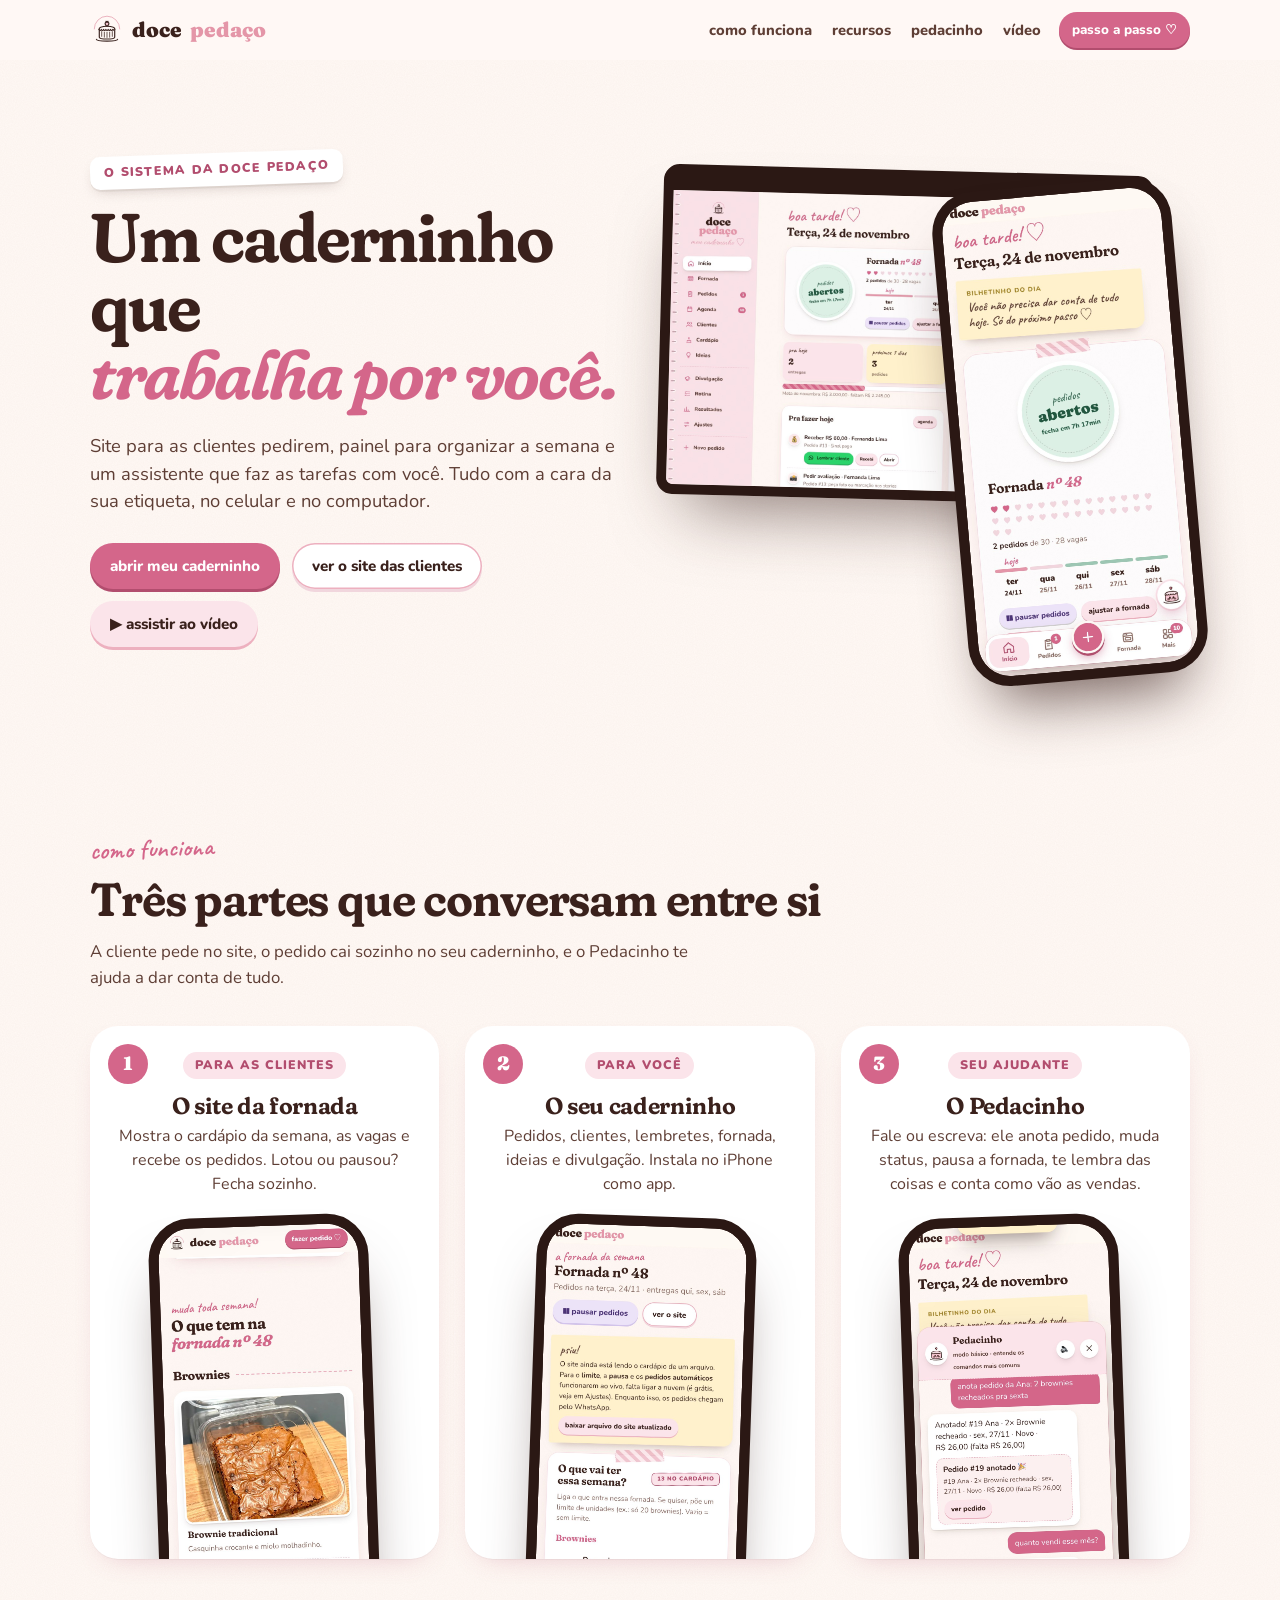
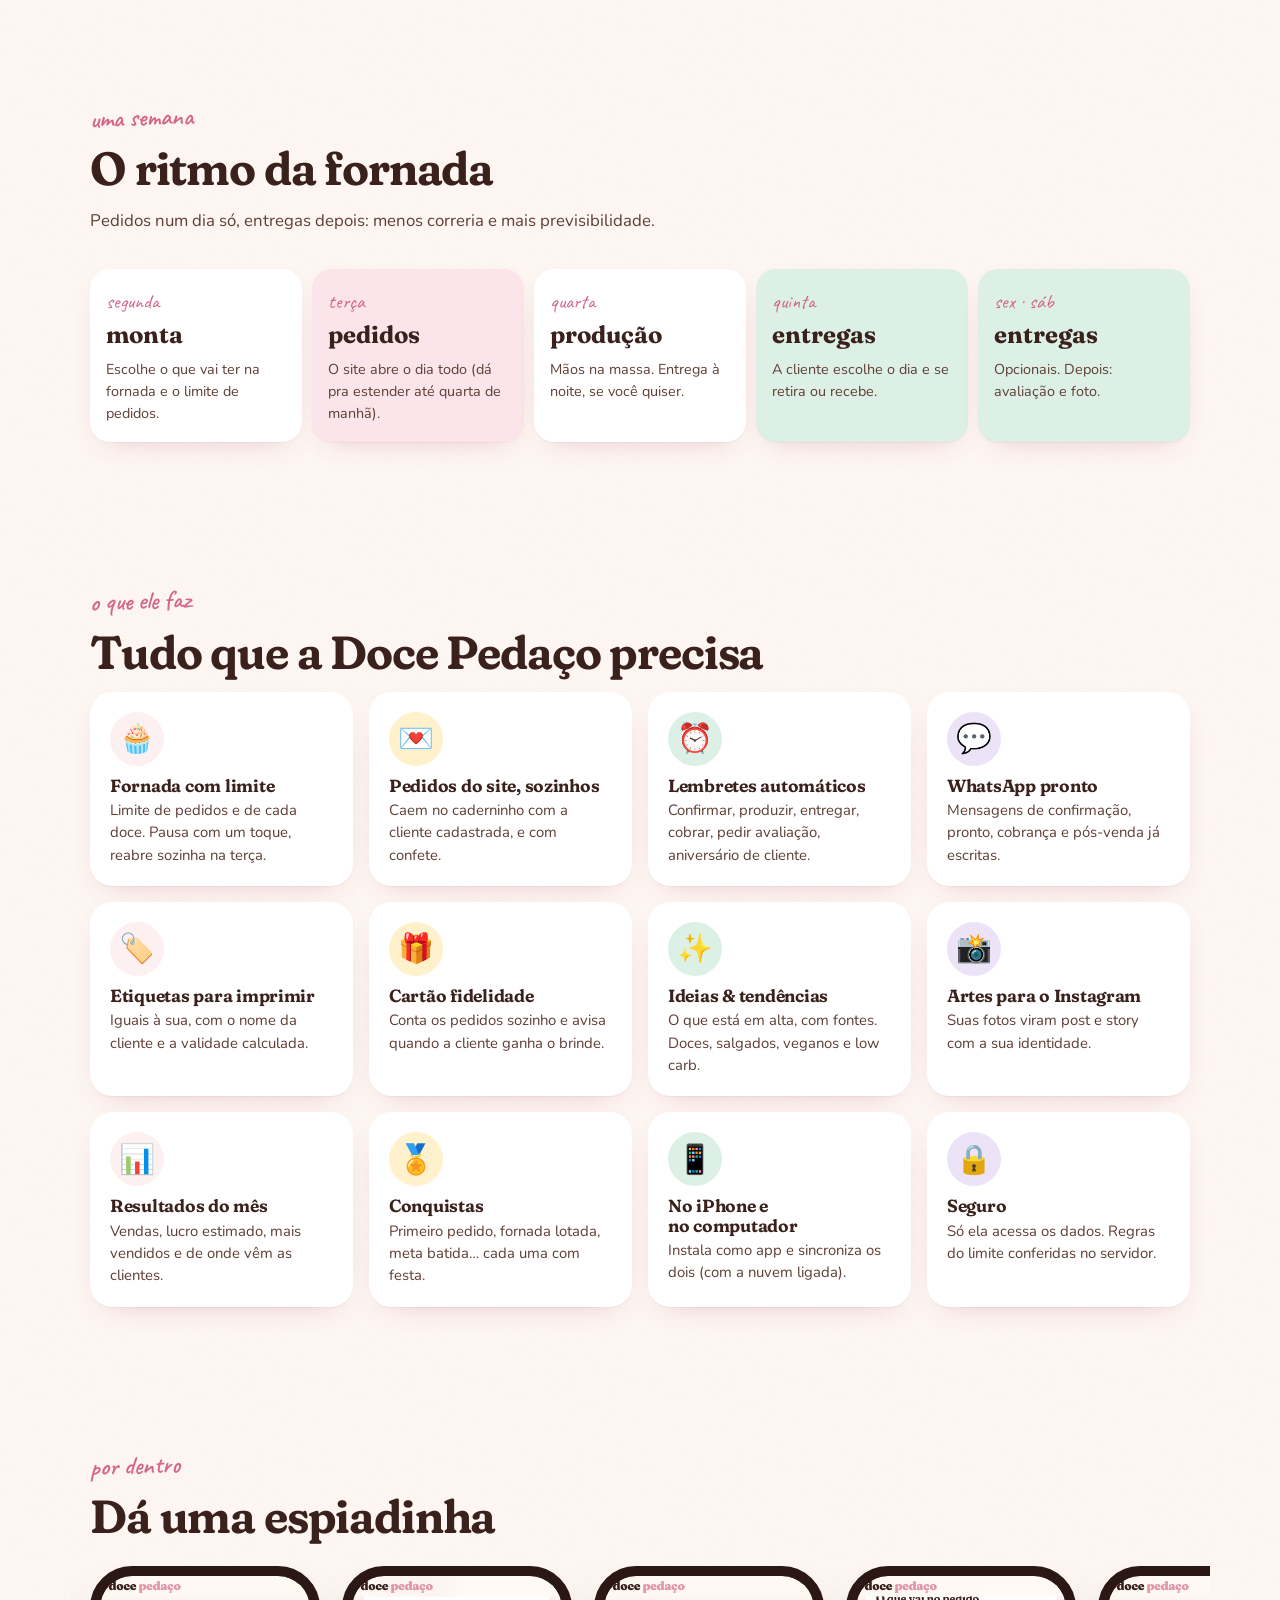
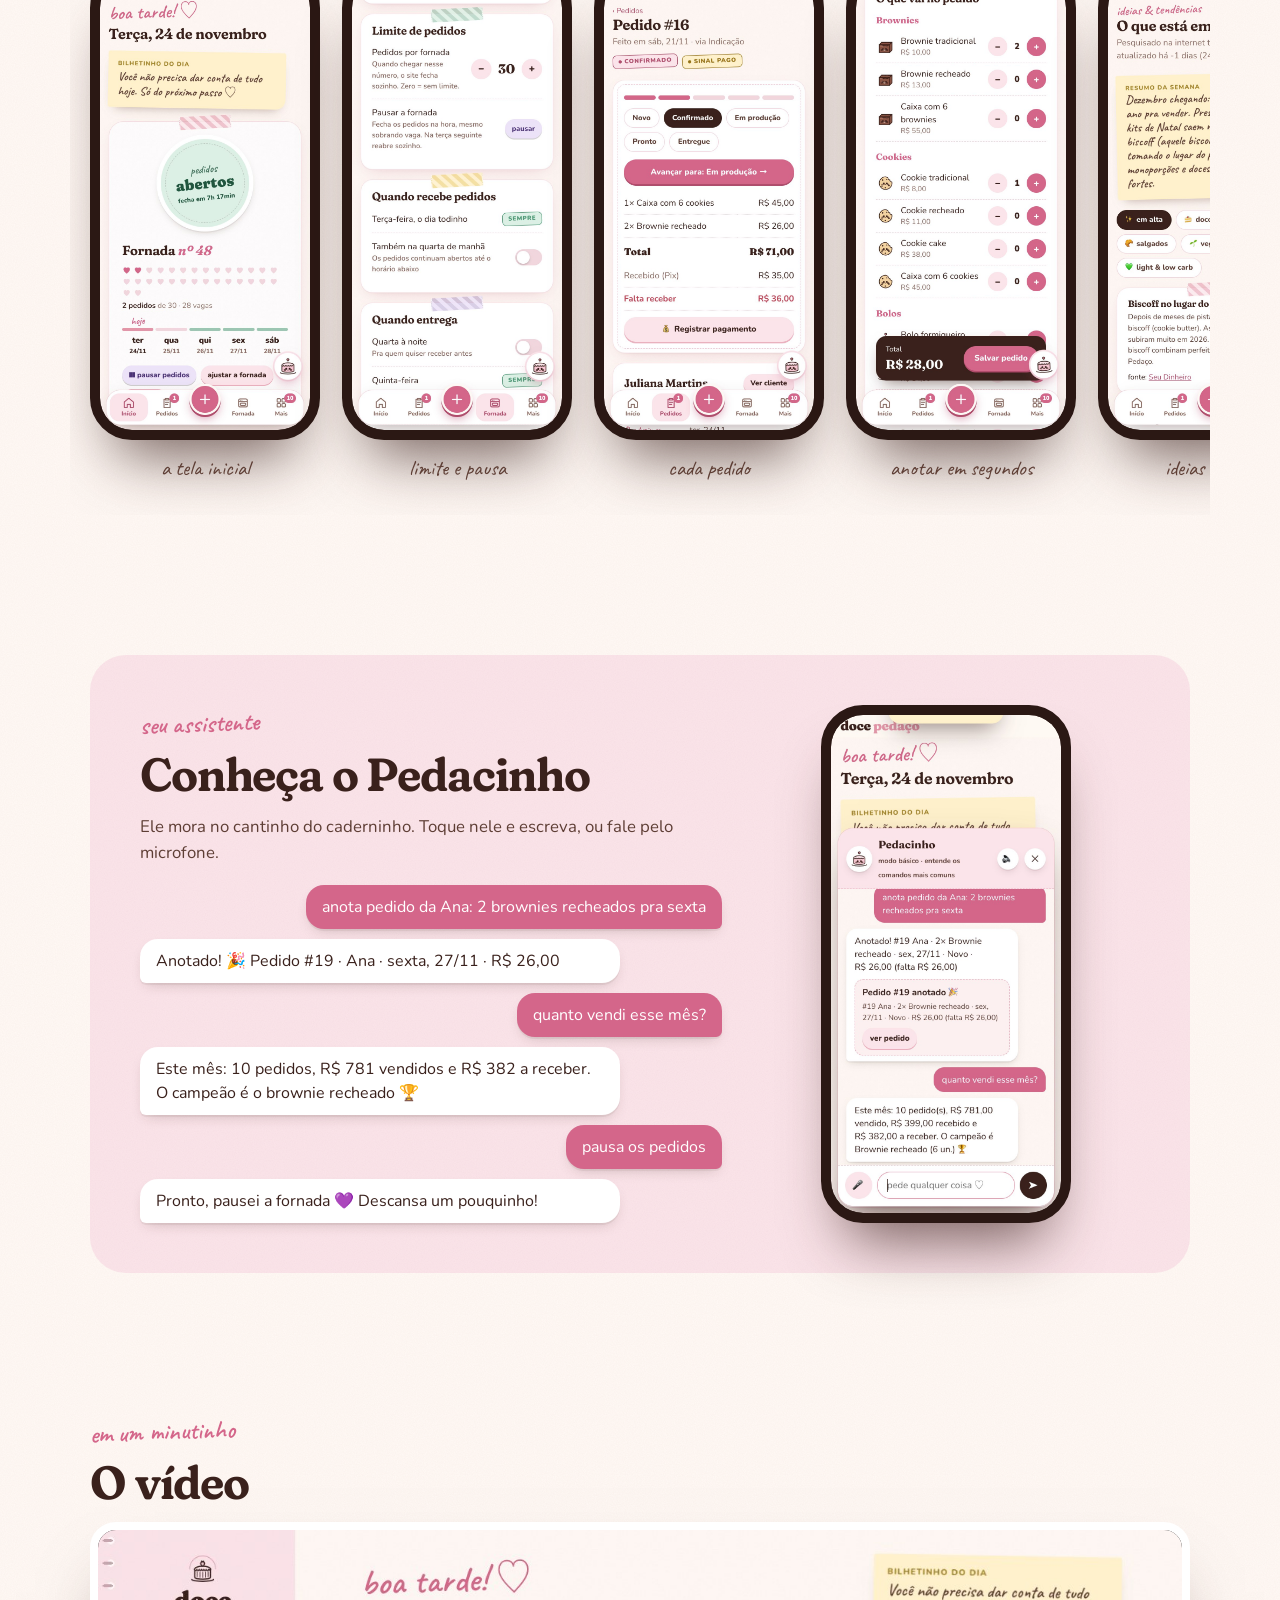
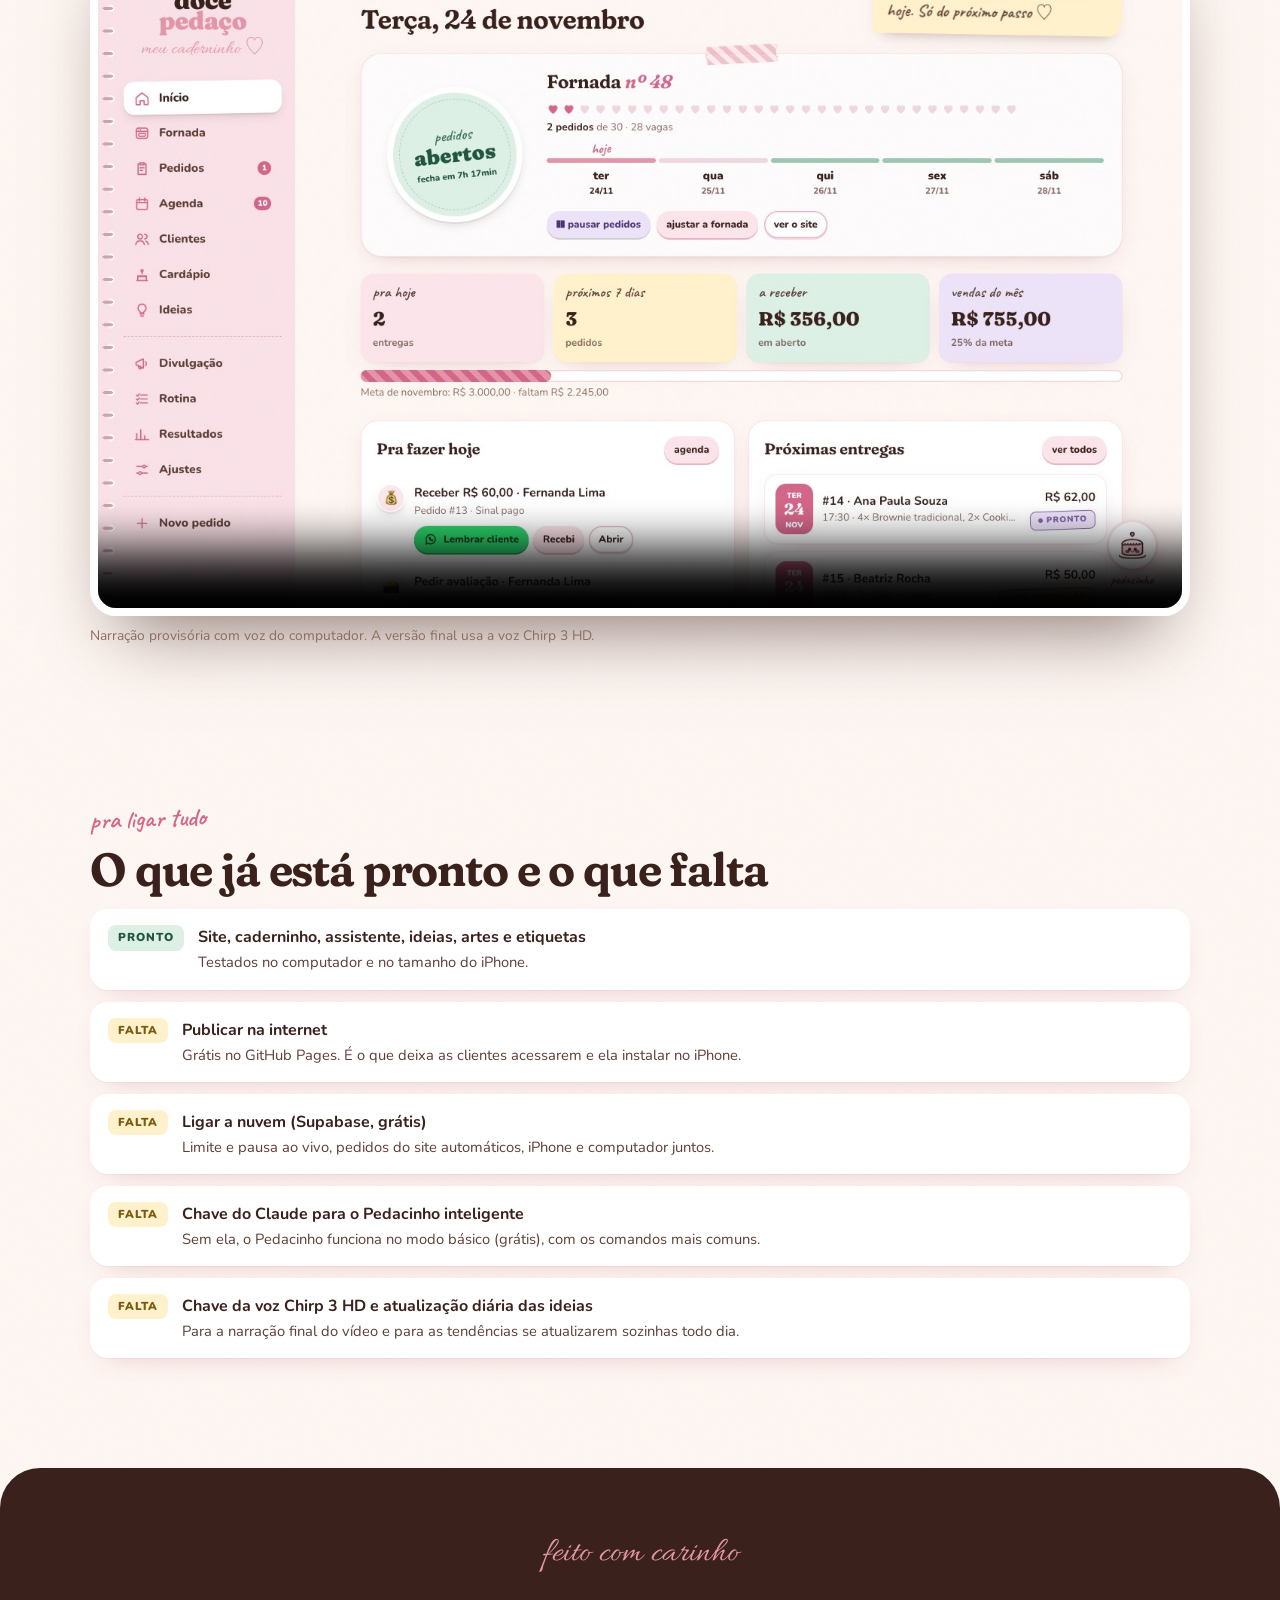
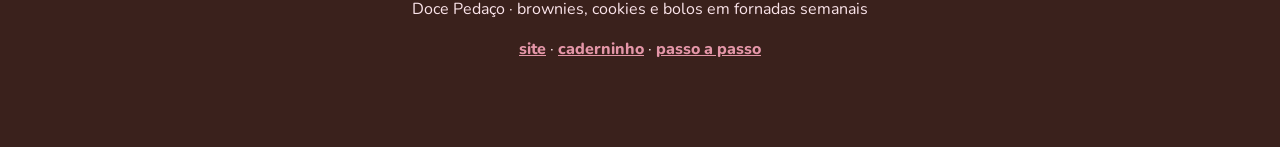
==== apresentacao/index.html @ 639f502c "feat: site da fornada, caderninho, assistente Pedacinho e apresentação - Site das clientes (index.ht" ====
<!doctype html>
<html lang="pt-BR">
<head>
  <meta charset="utf-8">
  <meta name="viewport" content="width=device-width, initial-scale=1, viewport-fit=cover">
  <title>Doce Pedaço · o sistema</title>
  <meta name="description" content="Site, caderninho e assistente: como funciona o sistema da Doce Pedaço.">
  <meta name="theme-color" content="#FFF9F5">
  <meta property="og:image" content="../assets/og.png">
  <link rel="icon" href="../assets/icon.svg" type="image/svg+xml">
  <link rel="preconnect" href="https://fonts.googleapis.com">
  <link rel="preconnect" href="https://fonts.gstatic.com" crossorigin>
  <link href="https://fonts.googleapis.com/css2?family=Allura&family=Caveat:wght@500;600;700&family=Fraunces:ital,opsz,wght,SOFT,WONK@0,9..144,400..900,0..100,0..1;1,9..144,400..900,0..100,0..1&family=Nunito:wght@400;600;700;800;900&display=swap" rel="stylesheet">
  <link rel="stylesheet" href="../assets/style.css">
  <style>
    body { overflow-x: hidden; }
    .w { max-width: 1140px; margin: 0 auto; padding: 0 20px; }
    .topo { position: sticky; top: 0; z-index: 30; background: rgba(255, 249, 245, .88); backdrop-filter: blur(14px); -webkit-backdrop-filter: blur(14px); }
    .topo .w { display: flex; align-items: center; gap: 18px; padding-top: 12px; padding-bottom: 12px; }
    .marca { display: flex; align-items: center; gap: 8px; text-decoration: none; font-family: var(--f-display); font-weight: 900; font-size: 1.3rem; color: var(--chocolate); }
    .marca img { width: 34px; } .marca i { font-style: normal; color: var(--rosa); }
    .topo nav { margin-left: auto; display: none; gap: 20px; } .topo nav a { color: var(--chocolate-2); font-weight: 800; text-decoration: none; font-size: .92rem; }
    @media (min-width: 820px) { .topo nav { display: flex; } }
    .hero { display: grid; gap: 40px; padding: 50px 0 70px; align-items: center; }
    @media (min-width: 900px) { .hero { grid-template-columns: 1fr 1fr; padding: 80px 0 100px; } }
    .hero h1 { font-size: clamp(2.6rem, 6.5vw, 4.3rem); line-height: 1; letter-spacing: -.03em; }
    .hero h1 em { display: block; }
    .hero p.lead { font-size: 1.15rem; color: var(--chocolate-2); max-width: 32em; margin: 22px 0 28px; }
    .acoes-hero { display: flex; flex-wrap: wrap; gap: 12px; }
    .eyebrow { display: inline-block; font-weight: 900; font-size: .78rem; letter-spacing: .1em; text-transform: uppercase; color: var(--morango-escuro); background: #fff; padding: 7px 14px; border-radius: 10px; box-shadow: var(--sombra-adesivo); transform: rotate(-2deg); margin-bottom: 18px; }
    /* aparelhos */
    .palco { position: relative; min-height: 520px; }
    .pc { position: absolute; left: 0; right: 40px; top: 30px; border-radius: 16px; overflow: hidden; border: 10px solid #2b1814; border-top-width: 26px; box-shadow: 0 40px 70px -30px rgba(58, 33, 28, .6); transform: rotate(1.5deg); }
    .pc img { display: block; width: 100%; }
    .cel { width: 240px; border-radius: 42px; border: 10px solid #2b1814; overflow: hidden; box-shadow: 0 40px 60px -25px rgba(58, 33, 28, .7); background: #2b1814; }
    .cel img { display: block; width: 100%; border-radius: 32px; }
    .palco .cel { position: absolute; right: 0; bottom: -20px; transform: rotate(-5deg); }
    @media (max-width: 600px) { .palco { min-height: 420px; } .palco .cel { width: 170px; } }
    section { padding: 70px 0; }
    .sobre { font-family: var(--f-mao); color: var(--morango); font-size: 1.6rem; transform: rotate(-2deg); display: inline-block; margin: 0; font-weight: 600; }
    h2.t { font-size: clamp(2rem, 4.6vw, 2.9rem); letter-spacing: -.025em; margin: 6px 0 14px; }
    .intro { color: var(--chocolate-2); max-width: 38em; font-size: 1.05rem; margin: 0 0 36px; }
    /* três partes */
    .tres { display: grid; gap: 26px; }
    @media (min-width: 860px) { .tres { grid-template-columns: repeat(3, 1fr); } }
    .parte { background: var(--leite); border-radius: 28px; padding: 26px 22px 0; box-shadow: var(--sombra); overflow: hidden; position: relative; text-align: center; }
    .parte .num { position: absolute; top: 18px; left: 18px; width: 40px; height: 40px; border-radius: 50%; background: var(--morango); color: #fff; display: grid; place-items: center; font-family: var(--f-display); font-weight: 900; font-size: 1.2rem; }
    .parte h3 { font-size: 1.45rem; margin: 10px 0 6px; } .parte p { color: var(--chocolate-2); margin: 0 0 20px; }
    .parte .cel { margin: 0 auto -110px; width: 220px; transform: rotate(-2deg); }
    .parte:nth-child(2) .cel { transform: rotate(2deg); }
    .parte .para { display: inline-block; font-size: .78rem; font-weight: 900; letter-spacing: .08em; text-transform: uppercase; padding: 4px 12px; border-radius: 999px; background: var(--rosa-etiqueta); color: var(--morango-escuro); margin-bottom: 4px; }
    /* semana */
    .semana { display: grid; grid-template-columns: repeat(5, 1fr); gap: 10px; }
    @media (max-width: 700px) { .semana { grid-template-columns: 1fr 1fr; } }
    .dia { background: var(--leite); border-radius: 20px; padding: 18px 16px; box-shadow: var(--sombra); }
    .dia b { font-family: var(--f-display); font-size: 1.5rem; display: block; } .dia span { font-family: var(--f-mao); color: var(--morango); font-size: 1.25rem; } .dia p { margin: 6px 0 0; font-size: .9rem; color: var(--chocolate-2); }
    .dia.ped { background: var(--rosa-etiqueta); } .dia.ent { background: var(--menta); }
    /* recursos */
    .recursos { display: grid; gap: 16px; grid-template-columns: repeat(auto-fill, minmax(250px, 1fr)); }
    .rec { background: var(--leite); border-radius: 22px; padding: 20px; box-shadow: var(--sombra); transition: transform .2s; }
    .rec:hover { transform: translateY(-4px) rotate(-.5deg); }
    .rec .ico { font-size: 1.8rem; width: 54px; height: 54px; border-radius: 50%; display: grid; place-items: center; background: var(--papel-2); margin-bottom: 10px; }
    .rec:nth-child(4n+2) .ico { background: var(--baunilha); } .rec:nth-child(4n+3) .ico { background: var(--menta); } .rec:nth-child(4n) .ico { background: var(--lavanda); }
    .rec h3 { font-size: 1.1rem; margin-bottom: 4px; } .rec p { margin: 0; color: var(--chocolate-2); font-size: .93rem; }
    /* galeria */
    .galeria { display: flex; gap: 22px; overflow-x: auto; scroll-snap-type: x mandatory; padding: 10px 20px 30px; margin: 0 -20px; scrollbar-width: thin; }
    .galeria figure { flex: none; scroll-snap-align: center; margin: 0; text-align: center; }
    .galeria .cel { width: 230px; }
    .galeria figcaption { font-family: var(--f-mao); font-size: 1.35rem; color: var(--chocolate-2); margin-top: 12px; }
    /* pedacinho */
    .ped-bloco { display: grid; gap: 30px; align-items: center; background: var(--rosa-etiqueta) var(--papel-textura); border-radius: 36px; padding: 40px 28px; }
    @media (min-width: 860px) { .ped-bloco { grid-template-columns: 1.2fr .8fr; padding: 50px; } }
    .falas { display: grid; gap: 10px; margin: 20px 0 0; }
    .fala { background: #fff; border-radius: 18px 18px 18px 6px; padding: 10px 16px; box-shadow: var(--sombra-adesivo); max-width: 30em; }
    .fala.eu { background: var(--morango); color: #fff; border-radius: 18px 18px 6px 18px; justify-self: end; }
    /* vídeo */
    .video { border-radius: 26px; overflow: hidden; box-shadow: 0 40px 70px -30px rgba(58, 33, 28, .6); border: 8px solid #fff; background: #000; }
    .video video { display: block; width: 100%; }
    /* checklist */
    .falta { display: grid; gap: 12px; }
    .item-f { display: flex; gap: 14px; align-items: flex-start; background: var(--leite); border-radius: 18px; padding: 16px 18px; box-shadow: var(--sombra); }
    .item-f .st { flex: none; font-weight: 900; font-size: .72rem; letter-spacing: .08em; text-transform: uppercase; padding: 4px 10px; border-radius: 8px; }
    .st.ok { background: var(--menta); color: #22573f; } .st.voce { background: var(--baunilha); color: #7a5a10; }
    .item-f p { margin: 2px 0 0; color: var(--chocolate-2); font-size: .92rem; }
    footer { background: var(--chocolate); color: var(--rosa-etiqueta); text-align: center; padding: 60px 20px 70px; margin-top: 40px; border-radius: 40px 40px 0 0; }
    footer .script { font-size: 2.2rem; display: block; color: var(--rosa); }
    footer a { color: var(--rosa); font-weight: 800; }
    .aparece { opacity: 0; transform: translateY(24px); transition: opacity .7s ease, transform .7s cubic-bezier(.2, .8, .3, 1); }
    .aparece.on { opacity: 1; transform: none; }
    @media (prefers-reduced-motion: reduce) { .aparece { opacity: 1; transform: none; } }
  </style>
</head>
<body>
  <header class="topo"><div class="w">
    <a class="marca" href="#"><img src="../assets/logo.svg" alt="">doce <i>pedaço</i></a>
    <nav><a href="#como">como funciona</a><a href="#recursos">recursos</a><a href="#pedacinho">pedacinho</a><a href="#video">vídeo</a></nav>
    <a class="btn rosa mini" href="passo-a-passo.html">passo a passo ♡</a>
  </div></header>

  <main class="w">
    <section class="hero">
      <div>
        <span class="eyebrow">o sistema da Doce Pedaço</span>
        <h1>Um caderninho que <em class="doce">trabalha por você.</em></h1>
        <p class="lead">Site para as clientes pedirem, painel para organizar a semana e um assistente que faz as tarefas com você. Tudo com a cara da sua etiqueta, no celular e no computador.</p>
        <div class="acoes-hero">
          <a class="btn rosa" href="../painel.html">abrir meu caderninho</a>
          <a class="btn borda" href="../index.html">ver o site das clientes</a>
          <a class="btn claro" href="#video">▶ assistir ao vídeo</a>
        </div>
      </div>
      <div class="palco aparece">
        <div class="pc"><img src="telas/d-painel.jpg" alt="Painel no computador"></div>
        <div class="cel"><img src="telas/p-inicio.jpg" alt="Painel no celular"></div>
      </div>
    </section>

    <section id="como">
      <p class="sobre">como funciona</p>
      <h2 class="t">Três partes que conversam entre si</h2>
      <p class="intro">A cliente pede no site, o pedido cai sozinho no seu caderninho, e o Pedacinho te ajuda a dar conta de tudo.</p>
      <div class="tres">
        <article class="parte aparece"><span class="num">1</span><span class="para">para as clientes</span><h3>O site da fornada</h3><p>Mostra o cardápio da semana, as vagas e recebe os pedidos. Lotou ou pausou? Fecha sozinho.</p><div class="cel"><img src="telas/s-cardapio.jpg" alt="Site das clientes"></div></article>
        <article class="parte aparece"><span class="num">2</span><span class="para">para você</span><h3>O seu caderninho</h3><p>Pedidos, clientes, lembretes, fornada, ideias e divulgação. Instala no iPhone como app.</p><div class="cel"><img src="telas/p-fornada.jpg" alt="Tela da fornada"></div></article>
        <article class="parte aparece"><span class="num">3</span><span class="para">seu ajudante</span><h3>O Pedacinho</h3><p>Fale ou escreva: ele anota pedido, muda status, pausa a fornada, te lembra das coisas e conta como vão as vendas.</p><div class="cel"><img src="telas/p-assistente.jpg" alt="Assistente Pedacinho"></div></article>
      </div>
    </section>

    <section>
      <p class="sobre">uma semana</p>
      <h2 class="t">O ritmo da fornada</h2>
      <p class="intro">Pedidos num dia só, entregas depois: menos correria e mais previsibilidade.</p>
      <div class="semana">
        <div class="dia aparece"><span>segunda</span><b>monta</b><p>Escolhe o que vai ter na fornada e o limite de pedidos.</p></div>
        <div class="dia ped aparece"><span>terça</span><b>pedidos</b><p>O site abre o dia todo (dá pra estender até quarta de manhã).</p></div>
        <div class="dia aparece"><span>quarta</span><b>produção</b><p>Mãos na massa. Entrega à noite, se você quiser.</p></div>
        <div class="dia ent aparece"><span>quinta</span><b>entregas</b><p>A cliente escolhe o dia e se retira ou recebe.</p></div>
        <div class="dia ent aparece"><span>sex · sáb</span><b>entregas</b><p>Opcionais. Depois: avaliação e foto.</p></div>
      </div>
    </section>

    <section id="recursos">
      <p class="sobre">o que ele faz</p>
      <h2 class="t">Tudo que a Doce Pedaço precisa</h2>
      <div class="recursos">
        <div class="rec aparece"><div class="ico">🧁</div><h3>Fornada com limite</h3><p>Limite de pedidos e de cada doce. Pausa com um toque, reabre sozinha na terça.</p></div>
        <div class="rec aparece"><div class="ico">💌</div><h3>Pedidos do site, sozinhos</h3><p>Caem no caderninho com a cliente cadastrada, e com confete.</p></div>
        <div class="rec aparece"><div class="ico">⏰</div><h3>Lembretes automáticos</h3><p>Confirmar, produzir, entregar, cobrar, pedir avaliação, aniversário de cliente.</p></div>
        <div class="rec aparece"><div class="ico">💬</div><h3>WhatsApp pronto</h3><p>Mensagens de confirmação, pronto, cobrança e pós-venda já escritas.</p></div>
        <div class="rec aparece"><div class="ico">🏷️</div><h3>Etiquetas para imprimir</h3><p>Iguais à sua, com o nome da cliente e a validade calculada.</p></div>
        <div class="rec aparece"><div class="ico">🎁</div><h3>Cartão fidelidade</h3><p>Conta os pedidos sozinho e avisa quando a cliente ganha o brinde.</p></div>
        <div class="rec aparece"><div class="ico">✨</div><h3>Ideias & tendências</h3><p>O que está em alta, com fontes. Doces, salgados, veganos e low carb.</p></div>
        <div class="rec aparece"><div class="ico">📸</div><h3>Artes para o Instagram</h3><p>Suas fotos viram post e story com a sua identidade.</p></div>
        <div class="rec aparece"><div class="ico">📊</div><h3>Resultados do mês</h3><p>Vendas, lucro estimado, mais vendidos e de onde vêm as clientes.</p></div>
        <div class="rec aparece"><div class="ico">🏅</div><h3>Conquistas</h3><p>Primeiro pedido, fornada lotada, meta batida… cada uma com festa.</p></div>
        <div class="rec aparece"><div class="ico">📱</div><h3>No iPhone e no computador</h3><p>Instala como app e sincroniza os dois (com a nuvem ligada).</p></div>
        <div class="rec aparece"><div class="ico">🔒</div><h3>Seguro</h3><p>Só ela acessa os dados. Regras do limite conferidas no servidor.</p></div>
      </div>
    </section>

    <section>
      <p class="sobre">por dentro</p>
      <h2 class="t">Dá uma espiadinha</h2>
      <div class="galeria">
        <figure><div class="cel"><img src="telas/p-inicio.jpg" alt=""></div><figcaption>a tela inicial</figcaption></figure>
        <figure><div class="cel"><img src="telas/p-fornada-2.jpg" alt=""></div><figcaption>limite e pausa</figcaption></figure>
        <figure><div class="cel"><img src="telas/p-pedido.jpg" alt=""></div><figcaption>cada pedido</figcaption></figure>
        <figure><div class="cel"><img src="telas/p-novo.jpg" alt=""></div><figcaption>anotar em segundos</figcaption></figure>
        <figure><div class="cel"><img src="telas/p-ideias.jpg" alt=""></div><figcaption>ideias em alta</figcaption></figure>
        <figure><div class="cel"><img src="telas/p-divulgacao.jpg" alt=""></div><figcaption>artes prontas</figcaption></figure>
        <figure><div class="cel"><img src="telas/p-cliente.jpg" alt=""></div><figcaption>cartão fidelidade</figcaption></figure>
        <figure><div class="cel"><img src="telas/p-tour.jpg" alt=""></div><figcaption>tour guiado</figcaption></figure>
        <figure><div class="cel"><img src="telas/s-hero.jpg" alt=""></div><figcaption>site das clientes</figcaption></figure>
        <figure><div class="cel"><img src="telas/s-ficha.jpg" alt=""></div><figcaption>a ficha do pedido</figcaption></figure>
      </div>
    </section>

    <section id="pedacinho">
      <div class="ped-bloco">
        <div>
          <p class="sobre">seu assistente</p>
          <h2 class="t">Conheça o Pedacinho</h2>
          <p class="intro" style="margin-bottom:0">Ele mora no cantinho do caderninho. Toque nele e escreva, ou fale pelo microfone.</p>
          <div class="falas">
            <div class="fala eu">anota pedido da Ana: 2 brownies recheados pra sexta</div>
            <div class="fala">Anotado! 🎉 Pedido #19 · Ana · sexta, 27/11 · R$ 26,00</div>
            <div class="fala eu">quanto vendi esse mês?</div>
            <div class="fala">Este mês: 10 pedidos, R$ 781 vendidos e R$ 382 a receber. O campeão é o brownie recheado 🏆</div>
            <div class="fala eu">pausa os pedidos</div>
            <div class="fala">Pronto, pausei a fornada 💜 Descansa um pouquinho!</div>
          </div>
        </div>
        <div class="cel aparece" style="margin:0 auto;width:250px"><img src="telas/p-assistente.jpg" alt="Conversa com o Pedacinho"></div>
      </div>
    </section>

    <section id="video">
      <p class="sobre">em um minutinho</p>
      <h2 class="t">O vídeo</h2>
      <div class="video aparece"><video src="video-doce-pedaco.mp4" controls preload="metadata" poster="telas/d-painel.jpg"></video></div>
      <p class="small muted" style="margin-top:10px">Narração provisória com voz do computador. A versão final usa a voz Chirp 3 HD.</p>
    </section>

    <section>
      <p class="sobre">pra ligar tudo</p>
      <h2 class="t">O que já está pronto e o que falta</h2>
      <div class="falta">
        <div class="item-f"><span class="st ok">pronto</span><div><b>Site, caderninho, assistente, ideias, artes e etiquetas</b><p>Testados no computador e no tamanho do iPhone.</p></div></div>
        <div class="item-f"><span class="st voce">falta</span><div><b>Publicar na internet</b><p>Grátis no GitHub Pages. É o que deixa as clientes acessarem e ela instalar no iPhone.</p></div></div>
        <div class="item-f"><span class="st voce">falta</span><div><b>Ligar a nuvem (Supabase, grátis)</b><p>Limite e pausa ao vivo, pedidos do site automáticos, iPhone e computador juntos.</p></div></div>
        <div class="item-f"><span class="st voce">falta</span><div><b>Chave do Claude para o Pedacinho inteligente</b><p>Sem ela, o Pedacinho funciona no modo básico (grátis), com os comandos mais comuns.</p></div></div>
        <div class="item-f"><span class="st voce">falta</span><div><b>Chave da voz Chirp 3 HD e atualização diária das ideias</b><p>Para a narração final do vídeo e para as tendências se atualizarem sozinhas todo dia.</p></div></div>
      </div>
    </section>
  </main>

  <footer>
    <span class="script">feito com carinho</span>
    <p>Doce Pedaço · brownies, cookies e bolos em fornadas semanais</p>
    <p><a href="../index.html">site</a> · <a href="../painel.html">caderninho</a> · <a href="passo-a-passo.html">passo a passo</a></p>
  </footer>
  <script>
    const io = "IntersectionObserver" in window ? new IntersectionObserver((es) => es.forEach((e) => { if (e.isIntersecting) { e.target.classList.add("on"); io.unobserve(e.target); } }), { threshold: .15 }) : null;
    document.querySelectorAll(".aparece").forEach((el, i) => { el.style.transitionDelay = (i % 4) * 80 + "ms"; io ? io.observe(el) : el.classList.add("on"); });
  </script>
</body>
</html>
---- assets/style.css ----
/* ============================================================
   Doce Pedaço — identidade "caderninho"
   A etiqueta (rosa, borda rosa, costura pontilhada, data escrita
   à mão) vira um caderno de confeiteira: papel, fita washi,
   adesivos, carimbos e bilhetinhos.
   ============================================================ */
:root {
  --papel: #FFF9F5;
  --papel-2: #FDF0F1;
  --rosa-etiqueta: #FBE4EA;
  --rosa-borda: #EDB0BF;
  --rosa: #E496A8;
  --morango: #D4668A;
  --morango-escuro: #B24D6E;
  --chocolate: #3A211C;
  --chocolate-2: #5E3E35;
  --cacau: #8C6B62;
  --linha: #F1D6DD;
  --leite: #FFFFFF;
  --baunilha: #FFF1CC;
  --baunilha-2: #F3D98E;
  --menta: #DCF0E5;
  --menta-2: #4E9A76;
  --lavanda: #ECE3F8;
  --lavanda-2: #8063AE;
  --ceu: #E1EDF8;
  --ceu-2: #557EAA;
  --pessego: #FFE3D3;
  --pessego-2: #C46A3C;
  --vermelho: #C2475A;

  --f-display: "Fraunces", "Georgia", serif;
  --f-texto: "Nunito", -apple-system, "Segoe UI", sans-serif;
  --f-mao: "Caveat", "Bradley Hand", cursive;
  --f-script: "Allura", "Snell Roundhand", cursive;

  --raio: 22px;
  --raio-p: 14px;
  --sombra: 0 1px 0 rgba(58, 33, 28, .04), 0 10px 30px -18px rgba(180, 77, 110, .45);
  --sombra-adesivo: 0 2px 0 rgba(58, 33, 28, .06), 0 6px 14px -6px rgba(58, 33, 28, .25);
  --papel-textura: url("data:image/svg+xml,%3Csvg xmlns='http://www.w3.org/2000/svg' width='160' height='160'%3E%3Cfilter id='n'%3E%3CfeTurbulence type='fractalNoise' baseFrequency='.9' numOctaves='3' stitchTiles='stitch'/%3E%3CfeColorMatrix values='0 0 0 0 0.45 0 0 0 0 0.25 0 0 0 0 0.2 0 0 0 .06 0'/%3E%3C/filter%3E%3Crect width='160' height='160' filter='url(%23n)'/%3E%3C/svg%3E");
  color-scheme: light;
}

* { box-sizing: border-box; }
html { -webkit-text-size-adjust: 100%; scroll-behavior: smooth; }
body {
  margin: 0; color: var(--chocolate); font-family: var(--f-texto); font-size: 16px; line-height: 1.5;
  background: var(--papel) var(--papel-textura); -webkit-font-smoothing: antialiased;
}
button, input, select, textarea { font: inherit; color: inherit; }
a { color: var(--morango-escuro); }
::selection { background: var(--rosa-etiqueta); }
h1, h2, h3 {
  font-family: var(--f-display); font-weight: 650; margin: 0; letter-spacing: -.015em; line-height: 1.1;
  font-variation-settings: "SOFT" 100, "WONK" 0; text-wrap: balance;
}
h1 { font-size: clamp(1.7rem, 3.4vw, 2.2rem); }
h2 { font-size: 1.3rem; }
h3 { font-size: 1.05rem; }
em.doce, .doce-it { font-style: italic; font-variation-settings: "SOFT" 100, "WONK" 1; color: var(--morango); }
.script { font-family: var(--f-script); color: var(--rosa); font-weight: 400; }
.mao { font-family: var(--f-mao); font-weight: 600; color: var(--morango); line-height: 1.1; }
.muted { color: var(--cacau); }
.small { font-size: .86rem; }
.hidden { display: none !important; }
.sr { position: absolute; width: 1px; height: 1px; overflow: hidden; clip: rect(0 0 0 0); }

/* ---------- Logo ---------- */
.logo { display: inline-flex; flex-direction: column; align-items: center; line-height: .8; text-decoration: none; }
.logo img { width: 52px; height: 52px; margin-bottom: 4px; }
.logo .l-doce, .logo .l-pedaco { font-family: var(--f-display); font-weight: 900; font-size: 2.1rem; letter-spacing: -.02em; font-variation-settings: "SOFT" 50; }
.logo .l-doce { color: var(--chocolate); }
.logo .l-pedaco { color: var(--rosa); }
.logo.logo-p img { width: 34px; height: 34px; }
.logo.logo-p .l-doce, .logo.logo-p .l-pedaco { font-size: 1.4rem; }
.coracoes { display: flex; align-items: center; justify-content: center; gap: 10px; color: var(--rosa-borda); }
.coracoes::before, .coracoes::after { content: ""; height: 1px; width: 60px; background: currentColor; }

/* ---------- Cartões de papel ---------- */
.card {
  background: var(--leite); border-radius: var(--raio); padding: 20px; position: relative;
  box-shadow: var(--sombra); border: 1px solid rgba(237, 176, 191, .35);
}
.card.costura::after {
  content: ""; position: absolute; inset: 7px; border: 1.6px dashed var(--rosa-borda); opacity: .7;
  border-radius: calc(var(--raio) - 6px); pointer-events: none;
}
.card-titulo { display: flex; align-items: center; justify-content: space-between; gap: 10px; margin-bottom: 14px; }
/* fita washi colada no topo */
.fita::before {
  content: ""; position: absolute; top: -11px; left: 50%; width: 92px; height: 24px; transform: translateX(-50%) rotate(-3deg);
  background: repeating-linear-gradient(45deg, rgba(228, 150, 168, .55) 0 7px, rgba(251, 228, 234, .7) 7px 14px);
  border-left: 2px dotted rgba(255, 255, 255, .7); border-right: 2px dotted rgba(255, 255, 255, .7); z-index: 2;
}
.fita.menta::before { background: repeating-linear-gradient(45deg, rgba(78, 154, 118, .35) 0 7px, rgba(220, 240, 229, .8) 7px 14px); }
.fita.baunilha::before { background: repeating-linear-gradient(45deg, rgba(243, 217, 142, .8) 0 7px, rgba(255, 241, 204, .85) 7px 14px); }
.fita.lavanda::before { background: repeating-linear-gradient(45deg, rgba(128, 99, 174, .3) 0 7px, rgba(236, 227, 248, .85) 7px 14px); }
.fita.esq::before { left: 34px; transform: rotate(-6deg); }
/* bilhetinho (post-it) */
.postit {
  background: var(--baunilha); border-radius: 4px 4px 18px 4px; padding: 16px 18px; position: relative;
  box-shadow: 0 12px 20px -14px rgba(140, 107, 98, .7); transform: rotate(-1.2deg);
}
.postit .mao { color: var(--chocolate-2); font-size: 1.45rem; }
/* adesivo redondo */
.adesivo {
  display: inline-grid; place-items: center; border-radius: 50%; background: var(--rosa-etiqueta);
  border: 3px solid #fff; box-shadow: var(--sombra-adesivo); text-align: center;
}

/* ---------- Botões (de bala: com "degrau") ---------- */
.btn {
  display: inline-flex; align-items: center; justify-content: center; gap: 8px;
  border: 0; border-radius: 999px; cursor: pointer; text-decoration: none; white-space: nowrap;
  padding: 11px 20px; min-height: 46px; font-weight: 800; font-size: .95rem;
  background: var(--chocolate); color: #fff; box-shadow: 0 3px 0 #1f110e;
  transition: transform .08s ease, box-shadow .08s ease, background .15s;
}
.btn:hover { background: #2b1814; }
.btn:active { transform: translateY(2px); box-shadow: 0 1px 0 #1f110e; }
.btn.rosa { background: var(--morango); box-shadow: 0 3px 0 var(--morango-escuro); }
.btn.rosa:hover { background: #cc5c81; }
.btn.rosa:active { box-shadow: 0 1px 0 var(--morango-escuro); }
.btn.claro { background: var(--rosa-etiqueta); color: var(--chocolate); box-shadow: 0 3px 0 var(--rosa-borda); }
.btn.claro:hover { background: #f8d9e1; }
.btn.borda { background: var(--leite); color: var(--chocolate); box-shadow: inset 0 0 0 1.5px var(--rosa-borda), 0 3px 0 var(--linha); }
.btn.borda:hover { background: var(--papel-2); }
.btn.zap { background: #2BD46B; color: #06381a; box-shadow: 0 3px 0 #1a9e4c; }
.btn.zap:hover { background: #25c862; }
.btn.perigo { background: #FCE5E8; color: var(--vermelho); box-shadow: 0 3px 0 #F3C4CC; }
.btn.menta { background: var(--menta); color: #22573f; box-shadow: 0 3px 0 #b5dcc6; }
.btn.lavanda { background: var(--lavanda); color: #4d3478; box-shadow: 0 3px 0 #d3c4ec; }
.btn.mini { padding: 6px 13px; min-height: 36px; font-size: .84rem; box-shadow: 0 2px 0 rgba(0,0,0,.18); }
.btn.mini.claro { box-shadow: 0 2px 0 var(--rosa-borda); }
.btn.mini.borda { box-shadow: inset 0 0 0 1.5px var(--rosa-borda), 0 2px 0 var(--linha); }
.btn.mini.zap { box-shadow: 0 2px 0 #1a9e4c; }
.btn.mini.perigo { box-shadow: 0 2px 0 #F3C4CC; }
.btn.mini.rosa { box-shadow: 0 2px 0 var(--morango-escuro); }
.btn svg { width: 18px; height: 18px; flex: none; }
.btn[disabled] { opacity: .45; cursor: not-allowed; transform: none; }
.btn:focus-visible, .chip:focus-visible, a:focus-visible, button:focus-visible { outline: 3px solid rgba(212, 102, 138, .45); outline-offset: 2px; }

/* ---------- Formulários ---------- */
.campo { display: flex; flex-direction: column; gap: 6px; margin-bottom: 14px; }
.campo label { font-weight: 800; font-size: .84rem; color: var(--chocolate-2); }
.campo input, .campo select, .campo textarea {
  width: 100%; border: 1.5px solid var(--linha); background: #fff; border-radius: var(--raio-p);
  padding: 11px 14px; min-height: 48px; outline: none; transition: border-color .15s, box-shadow .15s;
}
.campo textarea { min-height: 88px; resize: vertical; }
.campo input:focus, .campo select:focus, .campo textarea:focus { border-color: var(--rosa); box-shadow: 0 0 0 4px rgba(228, 150, 168, .2); }
.linha-campos { display: grid; grid-template-columns: 1fr 1fr; gap: 12px; }
@media (max-width: 420px) { .linha-campos { grid-template-columns: 1fr; } }

.chips { display: flex; flex-wrap: wrap; gap: 8px; }
.chip {
  border: 1.5px solid var(--linha); border-radius: 999px; padding: 7px 15px; cursor: pointer;
  background: var(--leite); color: var(--chocolate-2); font-weight: 800; font-size: .86rem; transition: .12s;
}
.chip:hover { border-color: var(--rosa-borda); }
.chip.ativo { background: var(--chocolate); border-color: var(--chocolate); color: #fff; }

/* interruptor */
.troca { position: relative; display: inline-flex; align-items: center; gap: 12px; cursor: pointer; font-weight: 700; }
.troca input { position: absolute; opacity: 0; pointer-events: none; }
.troca i { width: 50px; height: 30px; border-radius: 15px; background: var(--linha); position: relative; flex: none; transition: background .2s; }
.troca i::after { content: ""; position: absolute; top: 3px; left: 3px; width: 24px; height: 24px; border-radius: 50%; background: #fff; box-shadow: 0 2px 4px rgba(0,0,0,.2); transition: transform .2s; }
.troca input:checked + i { background: var(--morango); }
.troca input:checked + i::after { transform: translateX(20px); }
.troca input:focus-visible + i { outline: 3px solid rgba(212, 102, 138, .45); outline-offset: 2px; }

/* ---------- Carimbos de status ---------- */
.tag {
  display: inline-flex; align-items: center; gap: 5px; padding: 3px 10px; border-radius: 8px;
  font-size: .7rem; font-weight: 900; letter-spacing: .08em; text-transform: uppercase; white-space: nowrap;
  border: 1.5px solid currentColor; background: transparent; transform: rotate(-2deg);
}
.tag::before { content: ""; width: 6px; height: 6px; border-radius: 50%; background: currentColor; }
.st-novo { color: var(--ceu-2); background: var(--ceu); }
.st-confirmado { color: var(--morango-escuro); background: var(--rosa-etiqueta); }
.st-producao { color: var(--pessego-2); background: var(--pessego); }
.st-pronto { color: var(--lavanda-2); background: var(--lavanda); }
.st-entregue { color: var(--menta-2); background: var(--menta); }
.st-cancelado { color: #8d8d8d; background: #f1f1f1; }
.pg-pago { color: var(--menta-2); background: var(--menta); }
.pg-sinal { color: #9a7317; background: var(--baunilha); }
.pg-pendente { color: var(--vermelho); background: #FCE8EB; }
.tag.sem-ponto::before { display: none; }

/* ---------- Toast ---------- */
.toast {
  position: fixed; left: 50%; bottom: calc(100px + env(safe-area-inset-bottom)); transform: translateX(-50%) translateY(20px);
  background: var(--chocolate); color: #fff; padding: 13px 22px; border-radius: 999px; font-weight: 800;
  opacity: 0; pointer-events: none; transition: .25s ease; z-index: 200; max-width: calc(100% - 32px); text-align: center;
  box-shadow: 0 12px 30px -10px rgba(58, 33, 28, .5);
}
.toast.show { opacity: 1; transform: translateX(-50%) translateY(0); }

/* ---------- Confete ---------- */
.confete { position: fixed; inset: 0; pointer-events: none; z-index: 300; overflow: hidden; }
.confete i { position: absolute; top: -20px; width: 10px; height: 14px; border-radius: 3px; animation: cair linear forwards; }
.confete i.c { border-radius: 50%; width: 10px; height: 10px; }
@keyframes cair { to { transform: translate(var(--x), 110vh) rotate(var(--r)); opacity: .9; } }
@media (prefers-reduced-motion: reduce) { .confete { display: none; } * { animation-duration: .01ms !important; transition-duration: .01ms !important; } }
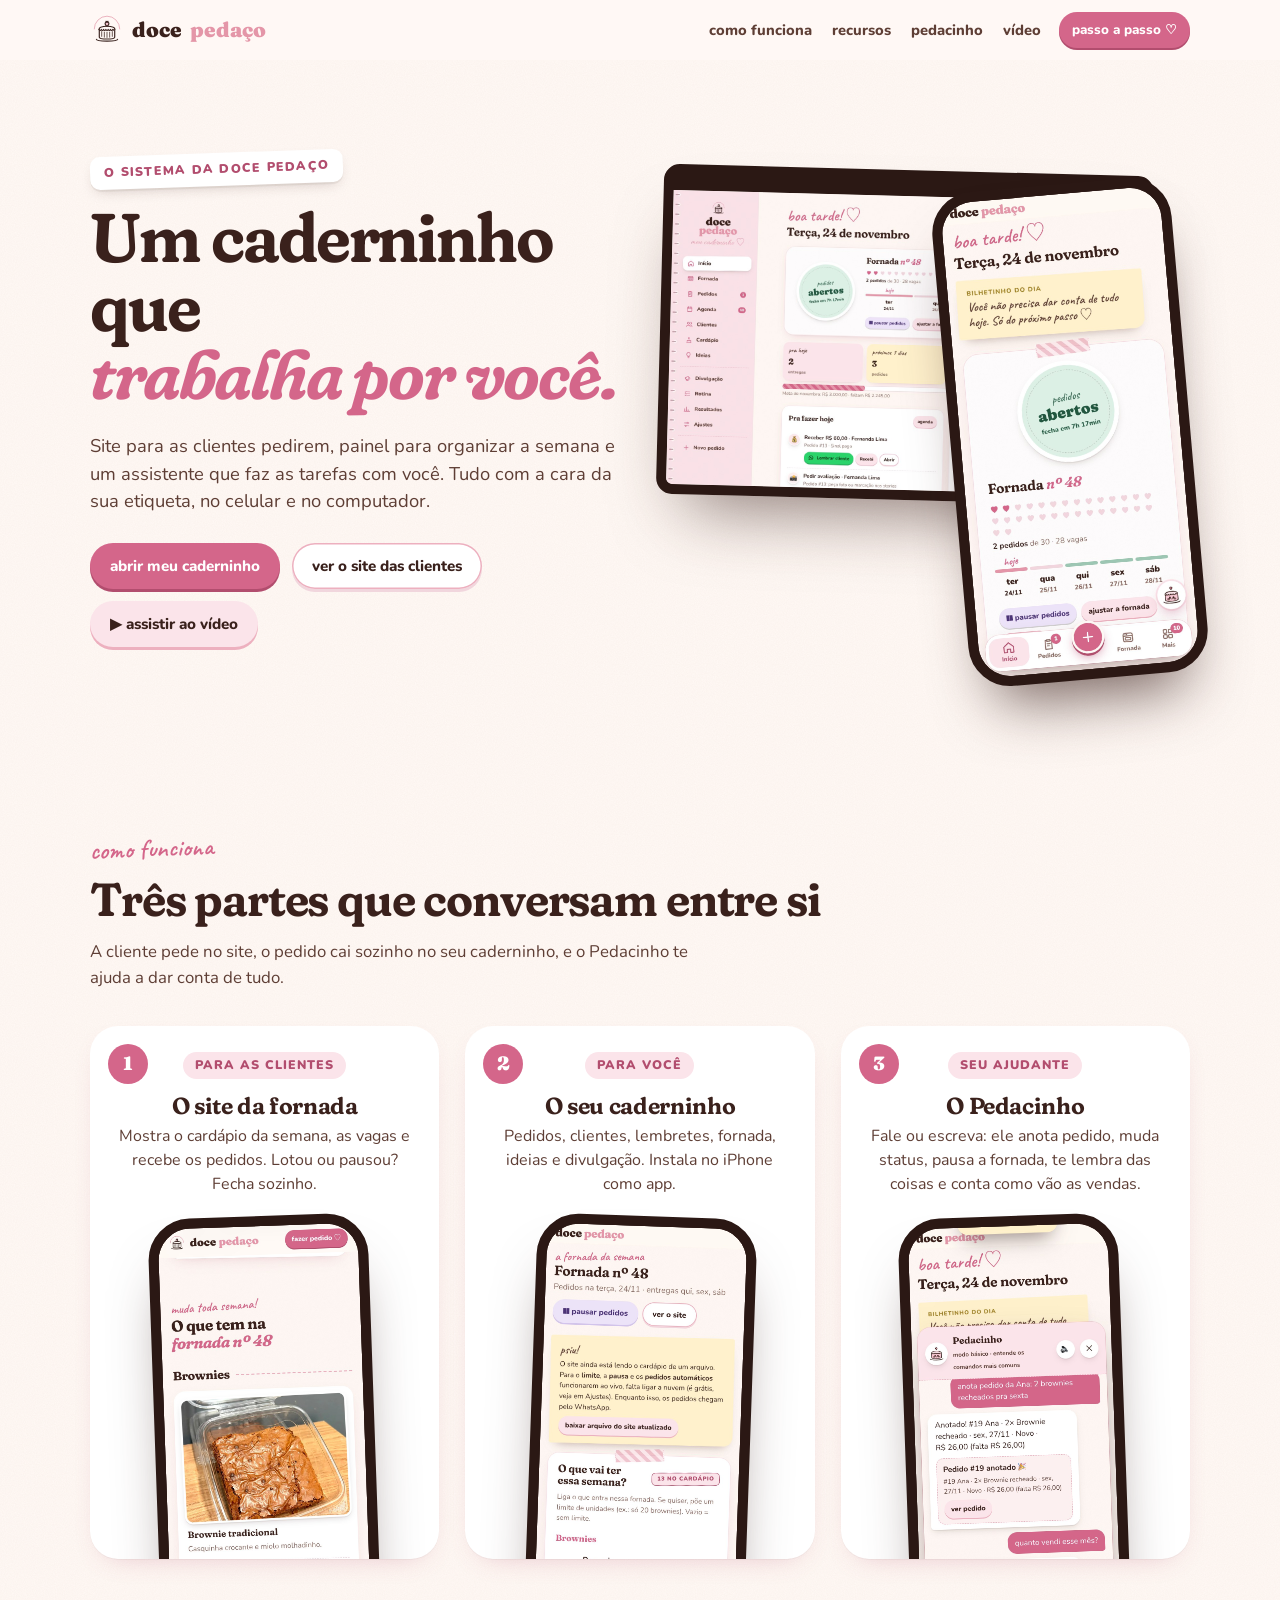
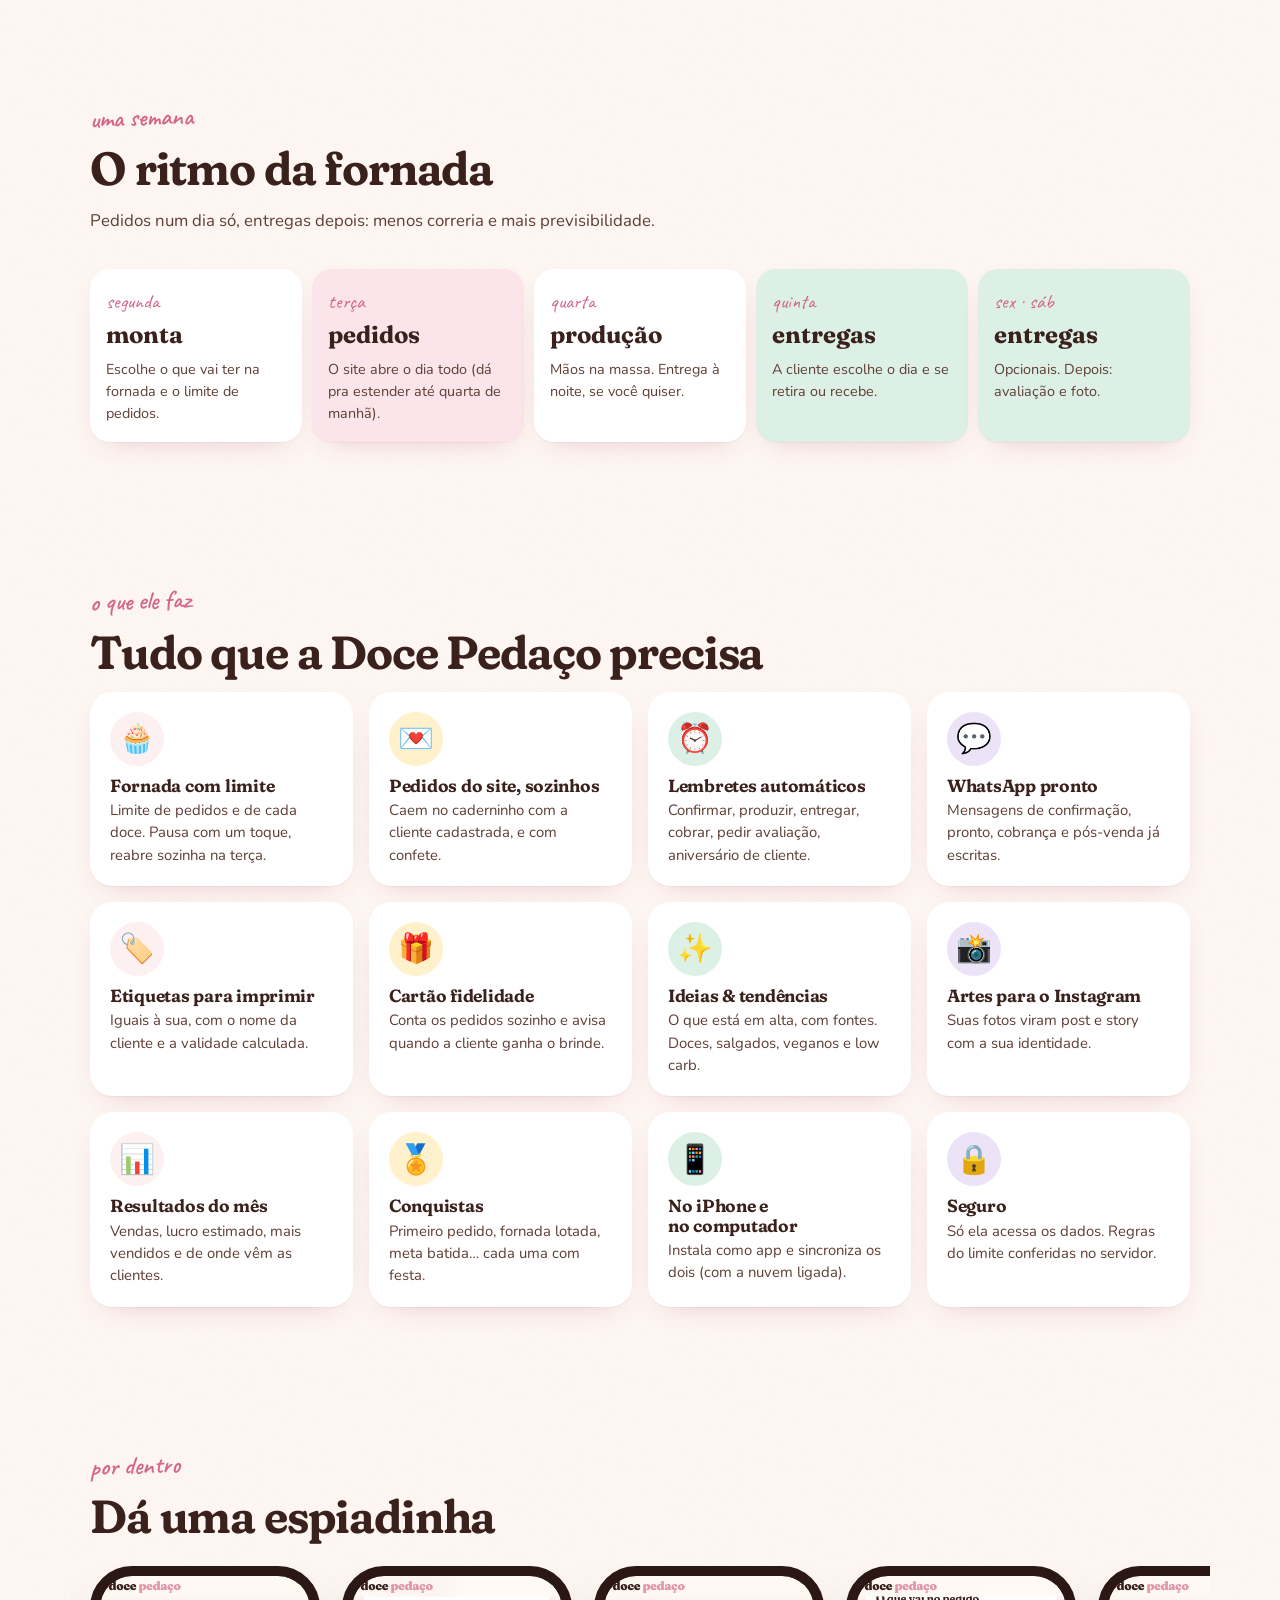
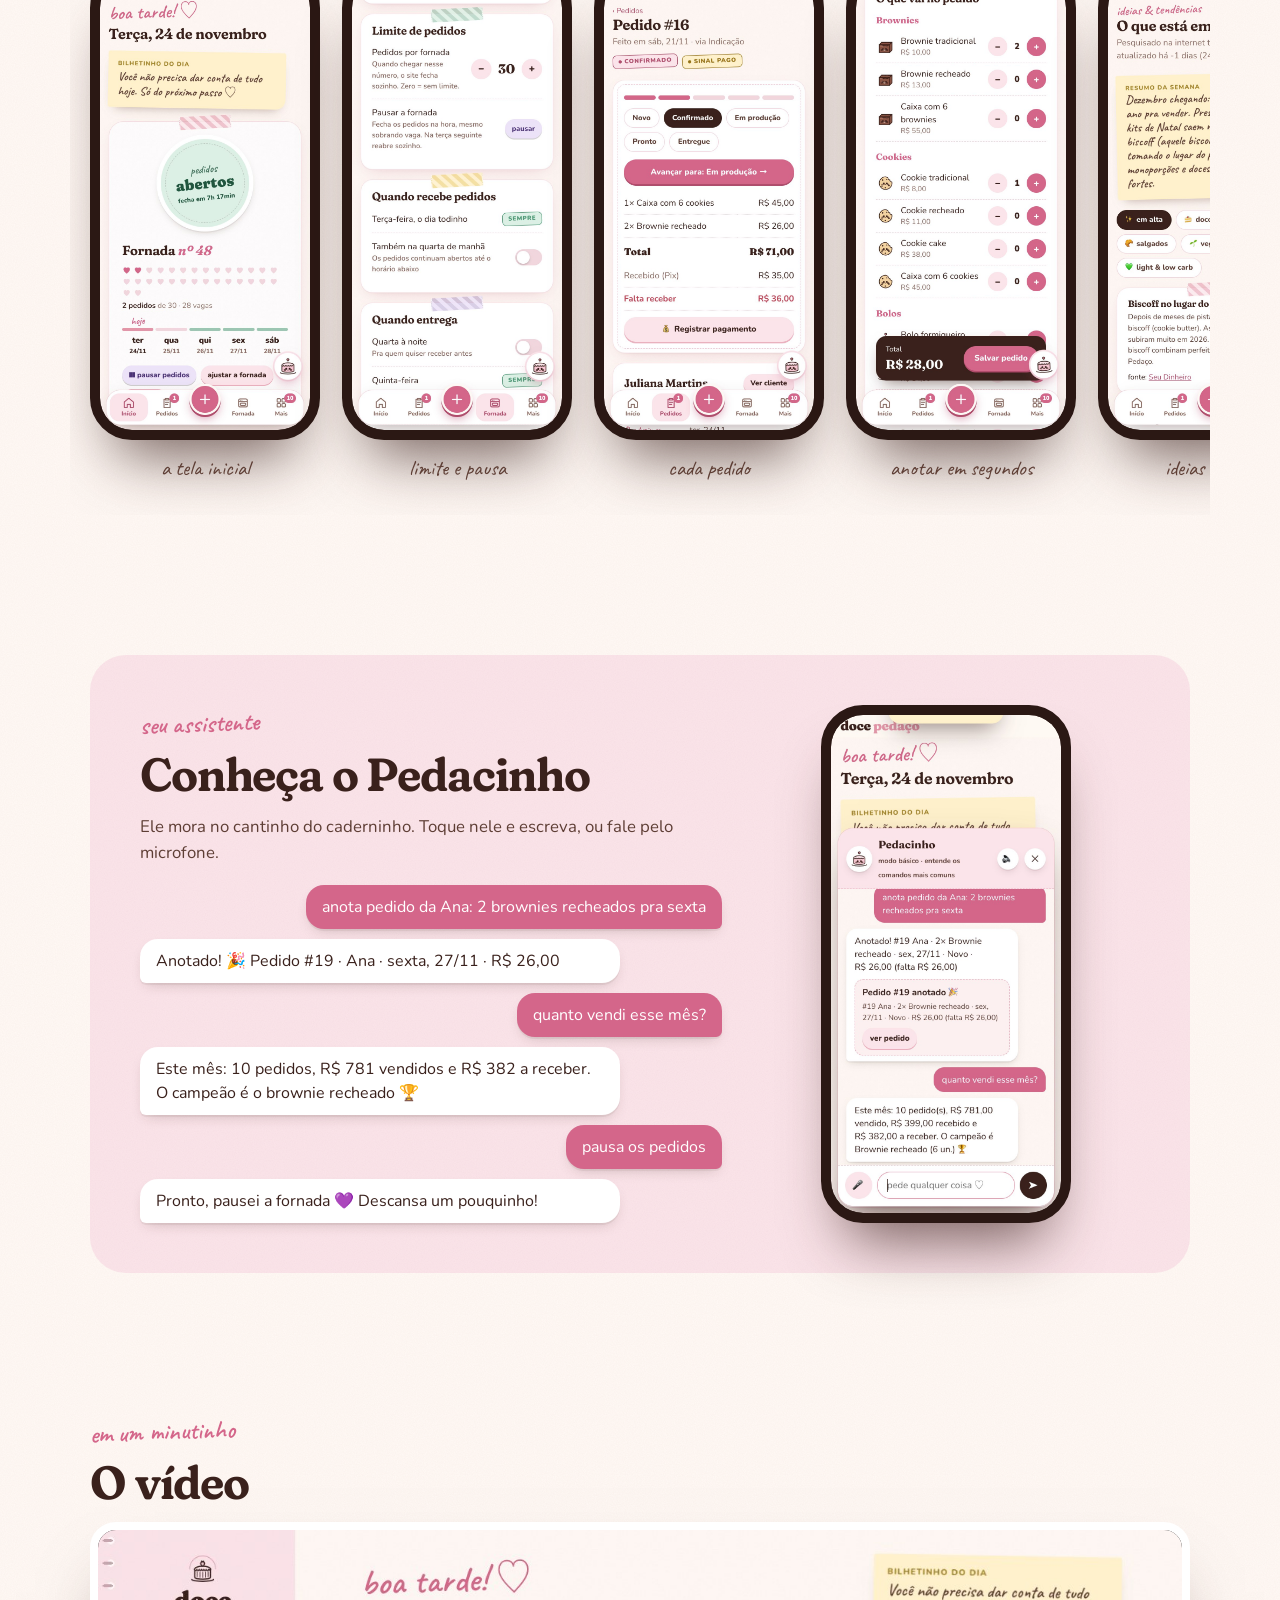
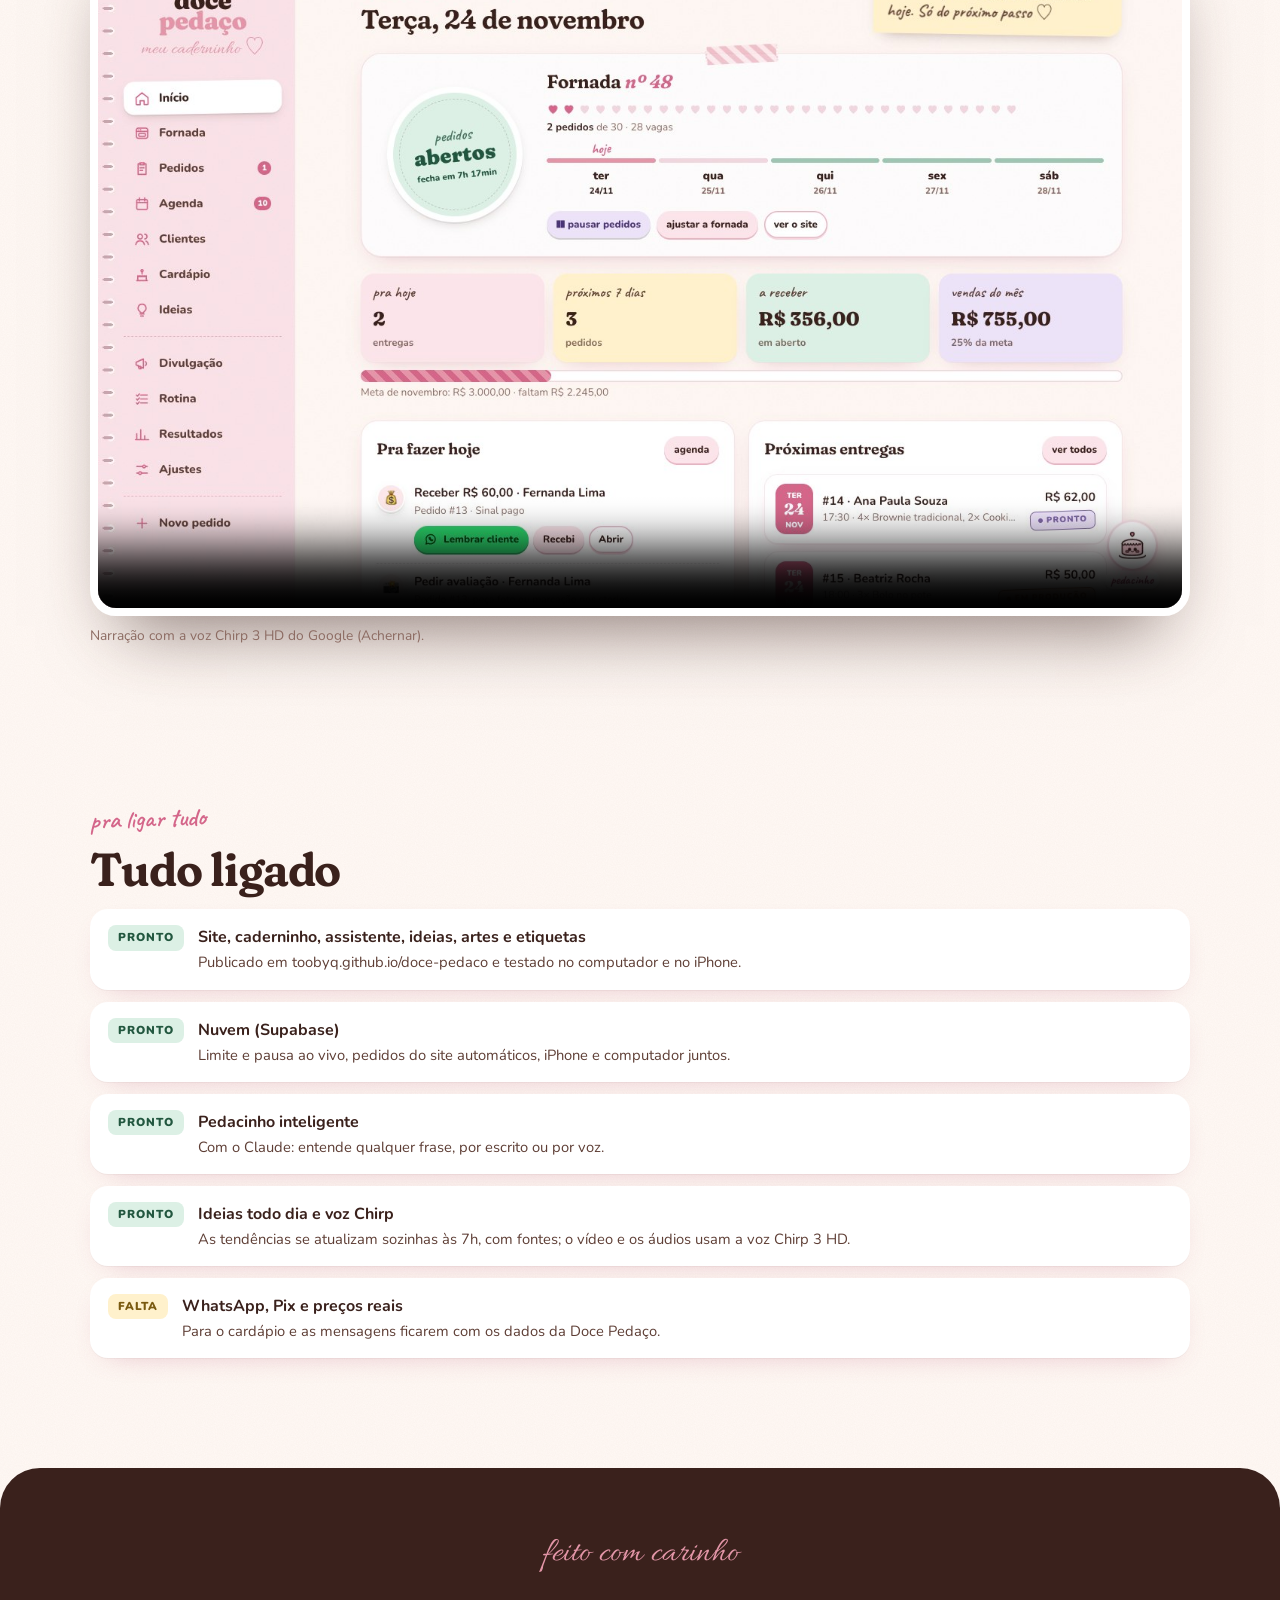
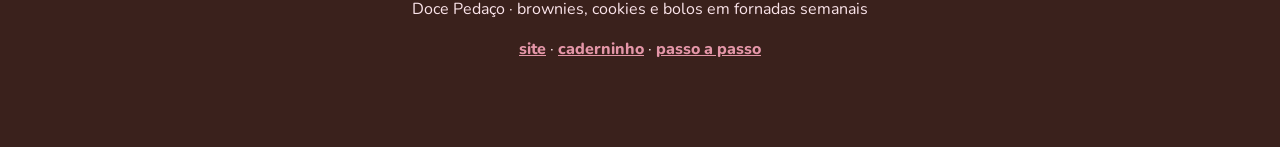
==== commit 1bd319c5: "feat: narração com a voz Chirp 3 HD (Achernar) no vídeo e nos áudios - vídeo e resumos regravados co" ====
--- a/apresentacao/index.html
+++ b/apresentacao/index.html
@@ -198,18 +198,18 @@
       <p class="sobre">em um minutinho</p>
       <h2 class="t">O vídeo</h2>
       <div class="video aparece"><video src="video-doce-pedaco.mp4" controls preload="metadata" poster="telas/d-painel.jpg"></video></div>
-      <p class="small muted" style="margin-top:10px">Narração provisória com voz do computador. A versão final usa a voz Chirp 3 HD.</p>
+      <p class="small muted" style="margin-top:10px">Narração com a voz Chirp 3 HD do Google (Achernar).</p>
     </section>
 
     <section>
       <p class="sobre">pra ligar tudo</p>
-      <h2 class="t">O que já está pronto e o que falta</h2>
+      <h2 class="t">Tudo ligado</h2>
       <div class="falta">
-        <div class="item-f"><span class="st ok">pronto</span><div><b>Site, caderninho, assistente, ideias, artes e etiquetas</b><p>Testados no computador e no tamanho do iPhone.</p></div></div>
-        <div class="item-f"><span class="st voce">falta</span><div><b>Publicar na internet</b><p>Grátis no GitHub Pages. É o que deixa as clientes acessarem e ela instalar no iPhone.</p></div></div>
-        <div class="item-f"><span class="st voce">falta</span><div><b>Ligar a nuvem (Supabase, grátis)</b><p>Limite e pausa ao vivo, pedidos do site automáticos, iPhone e computador juntos.</p></div></div>
-        <div class="item-f"><span class="st voce">falta</span><div><b>Chave do Claude para o Pedacinho inteligente</b><p>Sem ela, o Pedacinho funciona no modo básico (grátis), com os comandos mais comuns.</p></div></div>
-        <div class="item-f"><span class="st voce">falta</span><div><b>Chave da voz Chirp 3 HD e atualização diária das ideias</b><p>Para a narração final do vídeo e para as tendências se atualizarem sozinhas todo dia.</p></div></div>
+        <div class="item-f"><span class="st ok">pronto</span><div><b>Site, caderninho, assistente, ideias, artes e etiquetas</b><p>Publicado em toobyq.github.io/doce-pedaco e testado no computador e no iPhone.</p></div></div>
+        <div class="item-f"><span class="st ok">pronto</span><div><b>Nuvem (Supabase)</b><p>Limite e pausa ao vivo, pedidos do site automáticos, iPhone e computador juntos.</p></div></div>
+        <div class="item-f"><span class="st ok">pronto</span><div><b>Pedacinho inteligente</b><p>Com o Claude: entende qualquer frase, por escrito ou por voz.</p></div></div>
+        <div class="item-f"><span class="st ok">pronto</span><div><b>Ideias todo dia e voz Chirp</b><p>As tendências se atualizam sozinhas às 7h, com fontes; o vídeo e os áudios usam a voz Chirp 3 HD.</p></div></div>
+        <div class="item-f"><span class="st voce">falta</span><div><b>WhatsApp, Pix e preços reais</b><p>Para o cardápio e as mensagens ficarem com os dados da Doce Pedaço.</p></div></div>
       </div>
     </section>
   </main>
